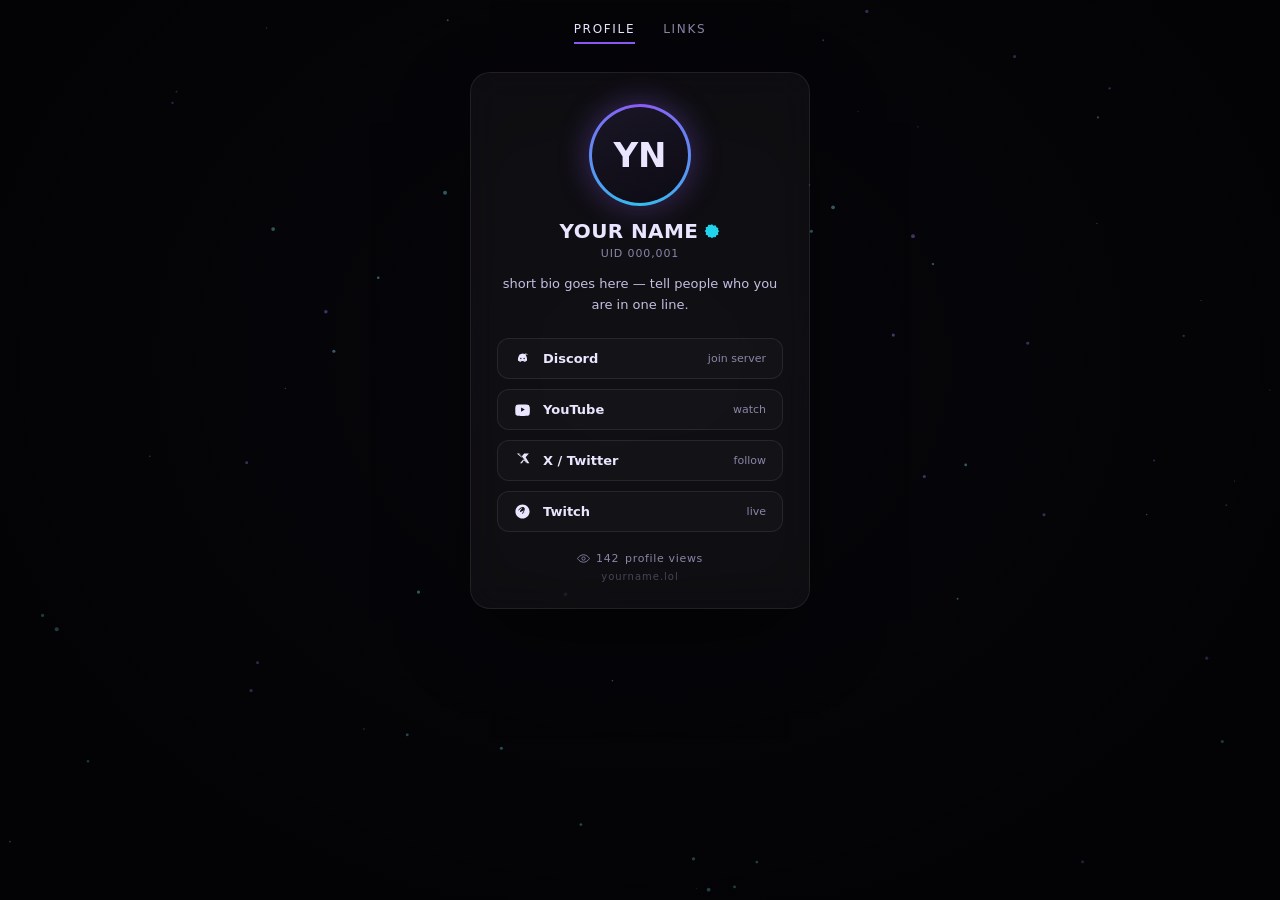
==== profile.html @ df43c256 "Add files via upload" ====
<!DOCTYPE html>
<html lang="en">
<head>
<meta charset="UTF-8">
<meta name="viewport" content="width=device-width, initial-scale=1">
<title>@yourname</title>
<link rel="stylesheet" href="css/style.css">
</head>
<body>

<canvas id="bgcanvas"></canvas>
<div class="vignette"></div>

<nav class="nav">
  <a href="profile.html" class="active">Profile</a>
  <a href="links.html">Links</a>
</nav>

<div class="stage">
  <div class="card">
    <div class="avatar">YN</div>

    <div class="name">
      YOUR NAME
      <span class="badge" title="Verified">
        <svg viewBox="0 0 24 24" fill="currentColor"><path d="M12 2l2.4 2.1 3.1-.6 1 3 3 1-.6 3.1L23 12l-2.1 2.4.6 3.1-3 1-1 3-3.1-.6L12 23l-2.4-2.1-3.1.6-1-3-3-1 .6-3.1L1 12l2.1-2.4-.6-3.1 3-1 1-3 3.1.6L12 2z"/></svg>
      </span>
    </div>
    <div class="uid">UID 000,001</div>

    <div class="bio">short bio goes here — tell people who you are in one line.</div>

    <div class="links">
      <a class="link" href="#" target="_blank" rel="noopener">
        <svg viewBox="0 0 24 24" fill="currentColor"><path d="M20 6.4a17 17 0 0 0-4.3-1.3l-.2.4a12.6 12.6 0 0 0-3-.1c-.1-.2-.2-.3-.3-.4A17 17 0 0 0 8 6.4C6 9.3 5.4 12.1 5.6 14.9a15 15 0 0 0 4.4 2.2l.6-1a9 9 0 0 1-1.5-.7l.2-.2a10 10 0 0 0 5.4 0l.2.2c-.5.3-1 .5-1.5.7l.6 1a15 15 0 0 0 4.4-2.2c.3-3.3-.6-6.1-2.4-8.5zM9.7 13.2c-.6 0-1-.6-1-1.2s.5-1.2 1-1.2 1 .5 1 1.2-.4 1.2-1 1.2zm4.6 0c-.5 0-1-.6-1-1.2s.5-1.2 1-1.2 1 .5 1 1.2-.4 1.2-1 1.2z"/></svg>
        Discord <span class="sub">join server</span>
      </a>
      <a class="link" href="#" target="_blank" rel="noopener">
        <svg viewBox="0 0 24 24" fill="currentColor"><path d="M22 8.5s-.2-1.6-.8-2.3c-.8-.9-1.7-.9-2.1-1C16 5 12 5 12 5h0s-4 0-7.1.2c-.4 0-1.3.1-2.1 1C2.2 6.9 2 8.5 2 8.5S1.8 10.4 1.8 12.3v1.4C1.8 15.6 2 17.5 2 17.5s.2 1.6.8 2.3c.8.9 1.9.9 2.4 1 1.7.2 7 .2 7 .2s4 0 7.1-.3c.4 0 1.3-.1 2.1-1 .6-.7.8-2.3.8-2.3s.2-1.9.2-3.8v-1.4c0-1.9-.2-3.8-.2-3.8zM10 15V9l5.2 3-5.2 3z"/></svg>
        YouTube <span class="sub">watch</span>
      </a>
      <a class="link" href="#" target="_blank" rel="noopener">
        <svg viewBox="0 0 24 24" fill="currentColor"><path d="M18.9 2H21l-4.6 5.3L21.7 16H18l-3.3-5.3L11.2 16H8.5l4.9-5.6L4 2h3.6l3 4.8L14.3 2h4.6zM16.7 14.7h1.3L8.6 3.3H7.2l9.5 11.4z"/></svg>
        X / Twitter <span class="sub">follow</span>
      </a>
      <a class="link" href="#" target="_blank" rel="noopener">
        <svg viewBox="0 0 24 24" fill="currentColor"><path d="M12 2C6.5 2 2 6.5 2 12s4.5 10 10 10 10-4.5 10-10S17.5 2 12 2zm4.3 10.6c-1.6 1.6-3.7 2.5-4.3 2.5-.6 0-.3-.9.2-1.7.5-.7 1.5-2.1 1.7-2.4.2-.3-.1-.5-.4-.3-1.9 1.2-3.6 1.9-4.5 1.9-.9 0-.6-1.1-.1-1.9.5-.8 2.3-3.3 2.6-3.7.3-.4-.1-.6-.5-.3C9 8.4 7 10 6.3 10.7c-.3.3-.6-.1-.3-.6.9-1.5 3.6-4.6 6-4.6 1.8 0 2.8 1 3.1 2.2.4 1.5-.2 3.3-1.8 5.9-.4.6-.7 1-.4 1.3.2.2.7 0 1-.3.4-.4.7-.7 1-1 .3-.3.6-.1.4.3-.2.4-.6 1-1 1.6z"/></svg>
        Twitch <span class="sub">live</span>
      </a>
    </div>

    <div class="views">
      <svg viewBox="0 0 24 24" fill="none" stroke="currentColor" stroke-width="1.6"><path d="M1 12s4-7 11-7 11 7 11 7-4 7-11 7-11-7-11-7z"/><circle cx="12" cy="12" r="3"/></svg>
      <span id="viewcount">—</span> profile views
    </div>
    <div class="footer">yourname.lol</div>
  </div>
</div>

<script src="js/particles.js"></script>
<script src="js/views.js"></script>
</body>
</html>
---- css/style.css ----
:root{
  --bg:#07060b;
  --ink:#eae6ff;
  --muted:#8b85a8;
  --accent:#8b5cf6;
  --accent2:#22d3ee;
  --card:rgba(255,255,255,0.04);
  --line:rgba(255,255,255,0.08);
}
*{ box-sizing:border-box; margin:0; padding:0; }
html,body{
  min-height:100%;
  background:var(--bg);
  color:var(--ink);
  font-family:'Inter',system-ui,-apple-system,sans-serif;
}
a{ color:inherit; }

#bgcanvas{
  position:fixed; inset:0; z-index:0;
}
.vignette{
  position:fixed; inset:0; z-index:1;
  background:radial-gradient(ellipse at 50% 40%, transparent 0%, rgba(0,0,0,0.55) 75%);
  pointer-events:none;
}

/* ---------- top nav (profile / links pages) ---------- */
.nav{
  position:relative; z-index:10;
  display:flex; justify-content:center; gap:28px;
  padding:22px 0 4px;
  font-size:12px; letter-spacing:.14em; text-transform:uppercase;
  color:var(--muted);
}
.nav a{ text-decoration:none; padding-bottom:6px; border-bottom:2px solid transparent; transition:color .2s, border-color .2s; }
.nav a:hover{ color:var(--ink); }
.nav a.active{ color:var(--ink); border-color:var(--accent); }

/* ---------- gate (index page) ---------- */
#gate{
  position:fixed; inset:0; z-index:50;
  display:flex; align-items:center; justify-content:center;
  background:var(--bg);
  cursor:pointer;
}
.enter-wrap{ text-align:center; }
.enter-ring{
  width:88px; height:88px; margin:0 auto 22px;
  border-radius:50%;
  border:1px solid var(--line);
  display:flex; align-items:center; justify-content:center;
  position:relative;
}
.enter-ring::before{
  content:''; position:absolute; inset:-1px; border-radius:50%;
  border:1px solid var(--accent); opacity:.5;
  animation:pulse-ring 2.2s ease-out infinite;
}
@keyframes pulse-ring{
  0%{ transform:scale(1); opacity:.6; }
  100%{ transform:scale(1.6); opacity:0; }
}
.enter-ring svg{ width:26px; height:26px; stroke:var(--ink); }
.enter-text{ font-size:11px; letter-spacing:.28em; text-transform:uppercase; color:var(--muted); font-weight:600; }
.enter-sub{ margin-top:8px; font-size:11px; color:rgba(139,133,168,.55); letter-spacing:.15em; text-transform:uppercase; }

/* ---------- page stage / card (shared) ---------- */
.stage{
  position:relative; z-index:10;
  display:flex; align-items:flex-start; justify-content:center;
  padding:24px 24px 60px;
  min-height:calc(100vh - 70px);
}
.card{
  width:100%; max-width:340px;
  background:var(--card);
  border:1px solid var(--line);
  border-radius:20px;
  padding:34px 26px 26px;
  text-align:center;
  position:relative;
  backdrop-filter:blur(18px);
  box-shadow:0 30px 80px -20px rgba(0,0,0,.7);
  animation:rise .7s cubic-bezier(.2,.8,.2,1) .05s both;
}
@keyframes rise{
  from{ transform:translateY(18px); opacity:0; }
  to{ transform:translateY(0); opacity:1; }
}

.avatar{
  width:96px; height:96px; border-radius:50%;
  margin:0 auto 16px;
  position:relative;
  display:flex; align-items:center; justify-content:center;
  background:linear-gradient(160deg,#1a1626,#0d0b14);
  font-size:34px; font-weight:700;
  color:var(--ink);
}
.avatar::before{
  content:''; position:absolute; inset:-3px; border-radius:50%;
  background:conic-gradient(from 0deg, var(--accent), var(--accent2), var(--accent));
  z-index:-1;
  animation:spin 6s linear infinite;
}
.avatar::after{
  content:''; position:absolute; inset:0; border-radius:50%;
  box-shadow:0 0 30px 4px rgba(139,92,246,.35);
}
@keyframes spin{ to{ transform:rotate(360deg); } }

.name{
  font-size:20px; font-weight:700; letter-spacing:.02em;
  display:flex; align-items:center; justify-content:center; gap:6px;
}
.badge{ width:16px; height:16px; display:inline-flex; color:var(--accent2); }
.uid{ margin-top:4px; font-size:11px; color:var(--muted); letter-spacing:.08em; }
.bio{ margin-top:14px; font-size:13px; line-height:1.6; color:#c3bfe0; }

.links{ margin-top:22px; display:flex; flex-direction:column; gap:10px; }
.link{
  display:flex; align-items:center; gap:12px;
  padding:11px 16px;
  border:1px solid var(--line);
  border-radius:12px;
  background:rgba(255,255,255,.02);
  color:var(--ink);
  text-decoration:none;
  font-size:13px; font-weight:600;
  transition:border-color .2s, transform .15s, background .2s;
  text-align:left;
}
.link:hover{ border-color:var(--accent); background:rgba(139,92,246,.08); transform:translateY(-2px); }
.link svg{ width:17px; height:17px; flex:none; }
.link span.sub{ margin-left:auto; font-size:11px; color:var(--muted); font-weight:500; }

.views{
  margin-top:20px; font-size:11px; color:var(--muted);
  letter-spacing:.06em; display:flex; align-items:center; justify-content:center; gap:6px;
}
.views svg{ width:13px; height:13px; }
.footer{ margin-top:6px; font-size:10px; color:rgba(139,133,168,.45); letter-spacing:.1em; }

/* ---------- links directory page extras ---------- */
.card.wide{ max-width:420px; text-align:left; }
.section-label{
  margin-top:24px; margin-bottom:10px;
  font-size:10px; letter-spacing:.2em; text-transform:uppercase; color:var(--muted);
}
.section-label:first-child{ margin-top:0; }

@media (prefers-reduced-motion: reduce){
  *{ animation-duration:0.001ms !important; animation-iteration-count:1 !important; }
}
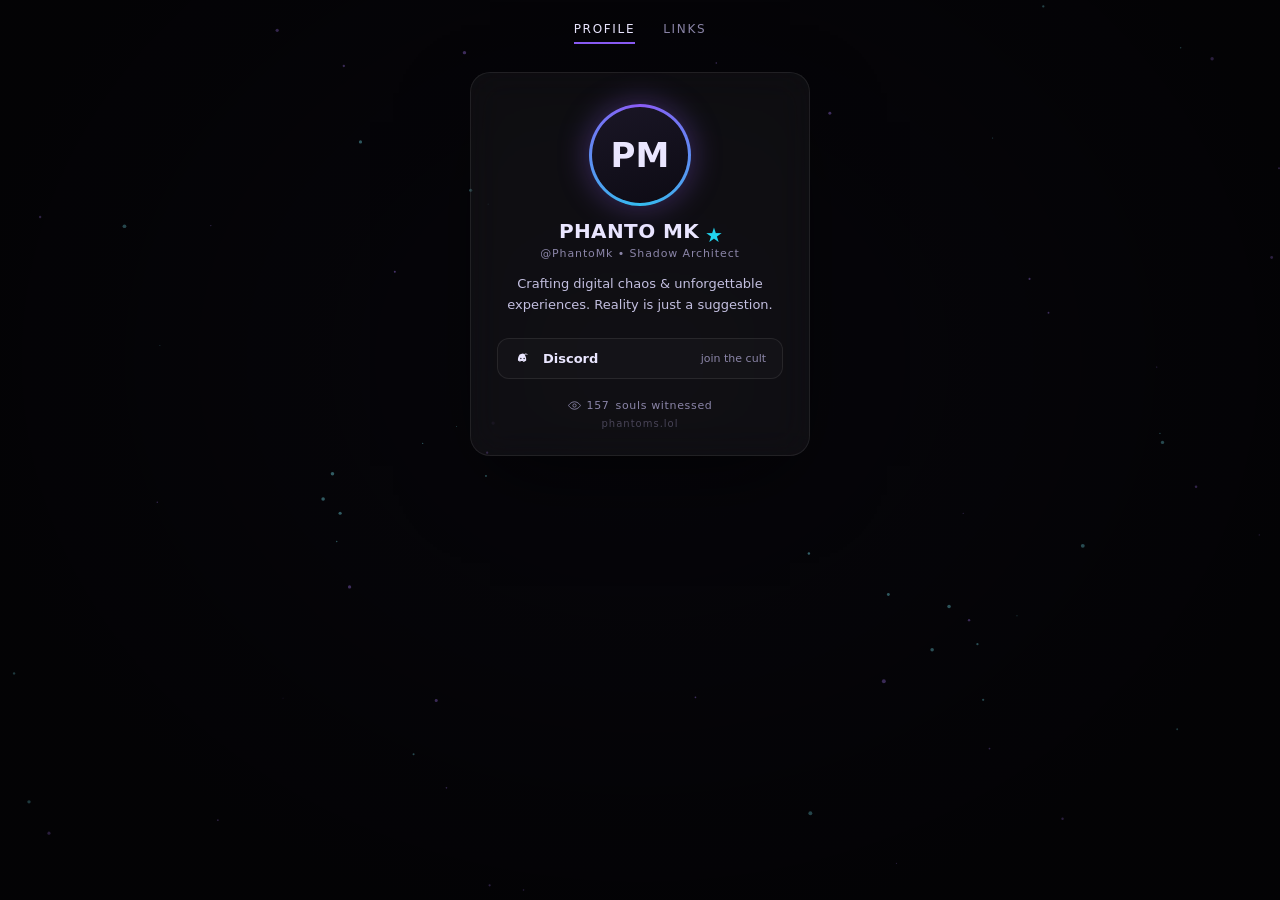
==== commit f222497e: "Update profile.html" ====
--- a/profile.html
+++ b/profile.html
@@ -3,11 +3,10 @@
 <head>
 <meta charset="UTF-8">
 <meta name="viewport" content="width=device-width, initial-scale=1">
-<title>@yourname</title>
+<title>@PhantoMk</title>
 <link rel="stylesheet" href="css/style.css">
 </head>
 <body>
-
 <canvas id="bgcanvas"></canvas>
 <div class="vignette"></div>
 
@@ -18,42 +17,30 @@
 
 <div class="stage">
   <div class="card">
-    <div class="avatar">YN</div>
+    <div class="avatar">PM</div>
 
-    <div class="name">
-      YOUR NAME
-      <span class="badge" title="Verified">
-        <svg viewBox="0 0 24 24" fill="currentColor"><path d="M12 2l2.4 2.1 3.1-.6 1 3 3 1-.6 3.1L23 12l-2.1 2.4.6 3.1-3 1-1 3-3.1-.6L12 23l-2.4-2.1-3.1.6-1-3-3-1 .6-3.1L1 12l2.1-2.4-.6-3.1 3-1 1-3 3.1.6L12 2z"/></svg>
-      </span>
+    <div class="name neon-name">
+      PHANTO MK
+      <span class="badge" title="Legend">★</span>
     </div>
-    <div class="uid">UID 000,001</div>
+    <div class="uid">@PhantoMk • Shadow Architect</div>
 
-    <div class="bio">short bio goes here — tell people who you are in one line.</div>
+    <div class="bio">Crafting digital chaos &amp; unforgettable experiences. Reality is just a suggestion.</div>
 
     <div class="links">
+      <!-- Add your real links here -->
       <a class="link" href="#" target="_blank" rel="noopener">
-        <svg viewBox="0 0 24 24" fill="currentColor"><path d="M20 6.4a17 17 0 0 0-4.3-1.3l-.2.4a12.6 12.6 0 0 0-3-.1c-.1-.2-.2-.3-.3-.4A17 17 0 0 0 8 6.4C6 9.3 5.4 12.1 5.6 14.9a15 15 0 0 0 4.4 2.2l.6-1a9 9 0 0 1-1.5-.7l.2-.2a10 10 0 0 0 5.4 0l.2.2c-.5.3-1 .5-1.5.7l.6 1a15 15 0 0 0 4.4-2.2c.3-3.3-.6-6.1-2.4-8.5zM9.7 13.2c-.6 0-1-.6-1-1.2s.5-1.2 1-1.2 1 .5 1 1.2-.4 1.2-1 1.2zm4.6 0c-.5 0-1-.6-1-1.2s.5-1.2 1-1.2 1 .5 1 1.2-.4 1.2-1 1.2z"/></svg>
-        Discord <span class="sub">join server</span>
+        <svg viewBox="0 0 24 24" fill="currentColor"><path d="M20 6.4a17 17 0 0 0-4.3-1.3l-.2.4a12.6 12.6 0 0 0-3-.1c-.1-.2-.2-.3-.3-.4A17 17 0 0 0 8 6.4C6 9.3 5.4 12.1 5.6 14.9a15 15 0 0 0 4.4 2.2l-.6-1a9 9 0 0 1-1.5-.7l.2-.2a10 10 0 0 0 5.4 0l.2.2c-.5.3-1 .5-1.5.7l.6 1a15 15 0 0 0 4.4-2.2c.3-3.3-.6-6.1-2.4-8.5zM9.7 13.2c-.6 0-1-.6-1-1.2s.5-1.2 1-1.2 1 .5 1 1.2-.4 1.2-1 1.2zm4.6 0c-.5 0-1-.6-1-1.2s.5-1.2 1-1.2 1 .5 1 1.2-.4 1.2-1 1.2z"/></svg>
+        Discord <span class="sub">join the cult</span>
       </a>
-      <a class="link" href="#" target="_blank" rel="noopener">
-        <svg viewBox="0 0 24 24" fill="currentColor"><path d="M22 8.5s-.2-1.6-.8-2.3c-.8-.9-1.7-.9-2.1-1C16 5 12 5 12 5h0s-4 0-7.1.2c-.4 0-1.3.1-2.1 1C2.2 6.9 2 8.5 2 8.5S1.8 10.4 1.8 12.3v1.4C1.8 15.6 2 17.5 2 17.5s.2 1.6.8 2.3c.8.9 1.9.9 2.4 1 1.7.2 7 .2 7 .2s4 0 7.1-.3c.4 0 1.3-.1 2.1-1 .6-.7.8-2.3.8-2.3s.2-1.9.2-3.8v-1.4c0-1.9-.2-3.8-.2-3.8zM10 15V9l5.2 3-5.2 3z"/></svg>
-        YouTube <span class="sub">watch</span>
-      </a>
-      <a class="link" href="#" target="_blank" rel="noopener">
-        <svg viewBox="0 0 24 24" fill="currentColor"><path d="M18.9 2H21l-4.6 5.3L21.7 16H18l-3.3-5.3L11.2 16H8.5l4.9-5.6L4 2h3.6l3 4.8L14.3 2h4.6zM16.7 14.7h1.3L8.6 3.3H7.2l9.5 11.4z"/></svg>
-        X / Twitter <span class="sub">follow</span>
-      </a>
-      <a class="link" href="#" target="_blank" rel="noopener">
-        <svg viewBox="0 0 24 24" fill="currentColor"><path d="M12 2C6.5 2 2 6.5 2 12s4.5 10 10 10 10-4.5 10-10S17.5 2 12 2zm4.3 10.6c-1.6 1.6-3.7 2.5-4.3 2.5-.6 0-.3-.9.2-1.7.5-.7 1.5-2.1 1.7-2.4.2-.3-.1-.5-.4-.3-1.9 1.2-3.6 1.9-4.5 1.9-.9 0-.6-1.1-.1-1.9.5-.8 2.3-3.3 2.6-3.7.3-.4-.1-.6-.5-.3C9 8.4 7 10 6.3 10.7c-.3.3-.6-.1-.3-.6.9-1.5 3.6-4.6 6-4.6 1.8 0 2.8 1 3.1 2.2.4 1.5-.2 3.3-1.8 5.9-.4.6-.7 1-.4 1.3.2.2.7 0 1-.3.4-.4.7-.7 1-1 .3-.3.6-.1.4.3-.2.4-.6 1-1 1.6z"/></svg>
-        Twitch <span class="sub">live</span>
-      </a>
+      <!-- Add more links as needed -->
     </div>
 
     <div class="views">
       <svg viewBox="0 0 24 24" fill="none" stroke="currentColor" stroke-width="1.6"><path d="M1 12s4-7 11-7 11 7 11 7-4 7-11 7-11-7-11-7z"/><circle cx="12" cy="12" r="3"/></svg>
-      <span id="viewcount">—</span> profile views
+      <span id="viewcount">—</span> souls witnessed
     </div>
-    <div class="footer">yourname.lol</div>
+    <div class="footer">phantoms.lol</div>
   </div>
 </div>
 
